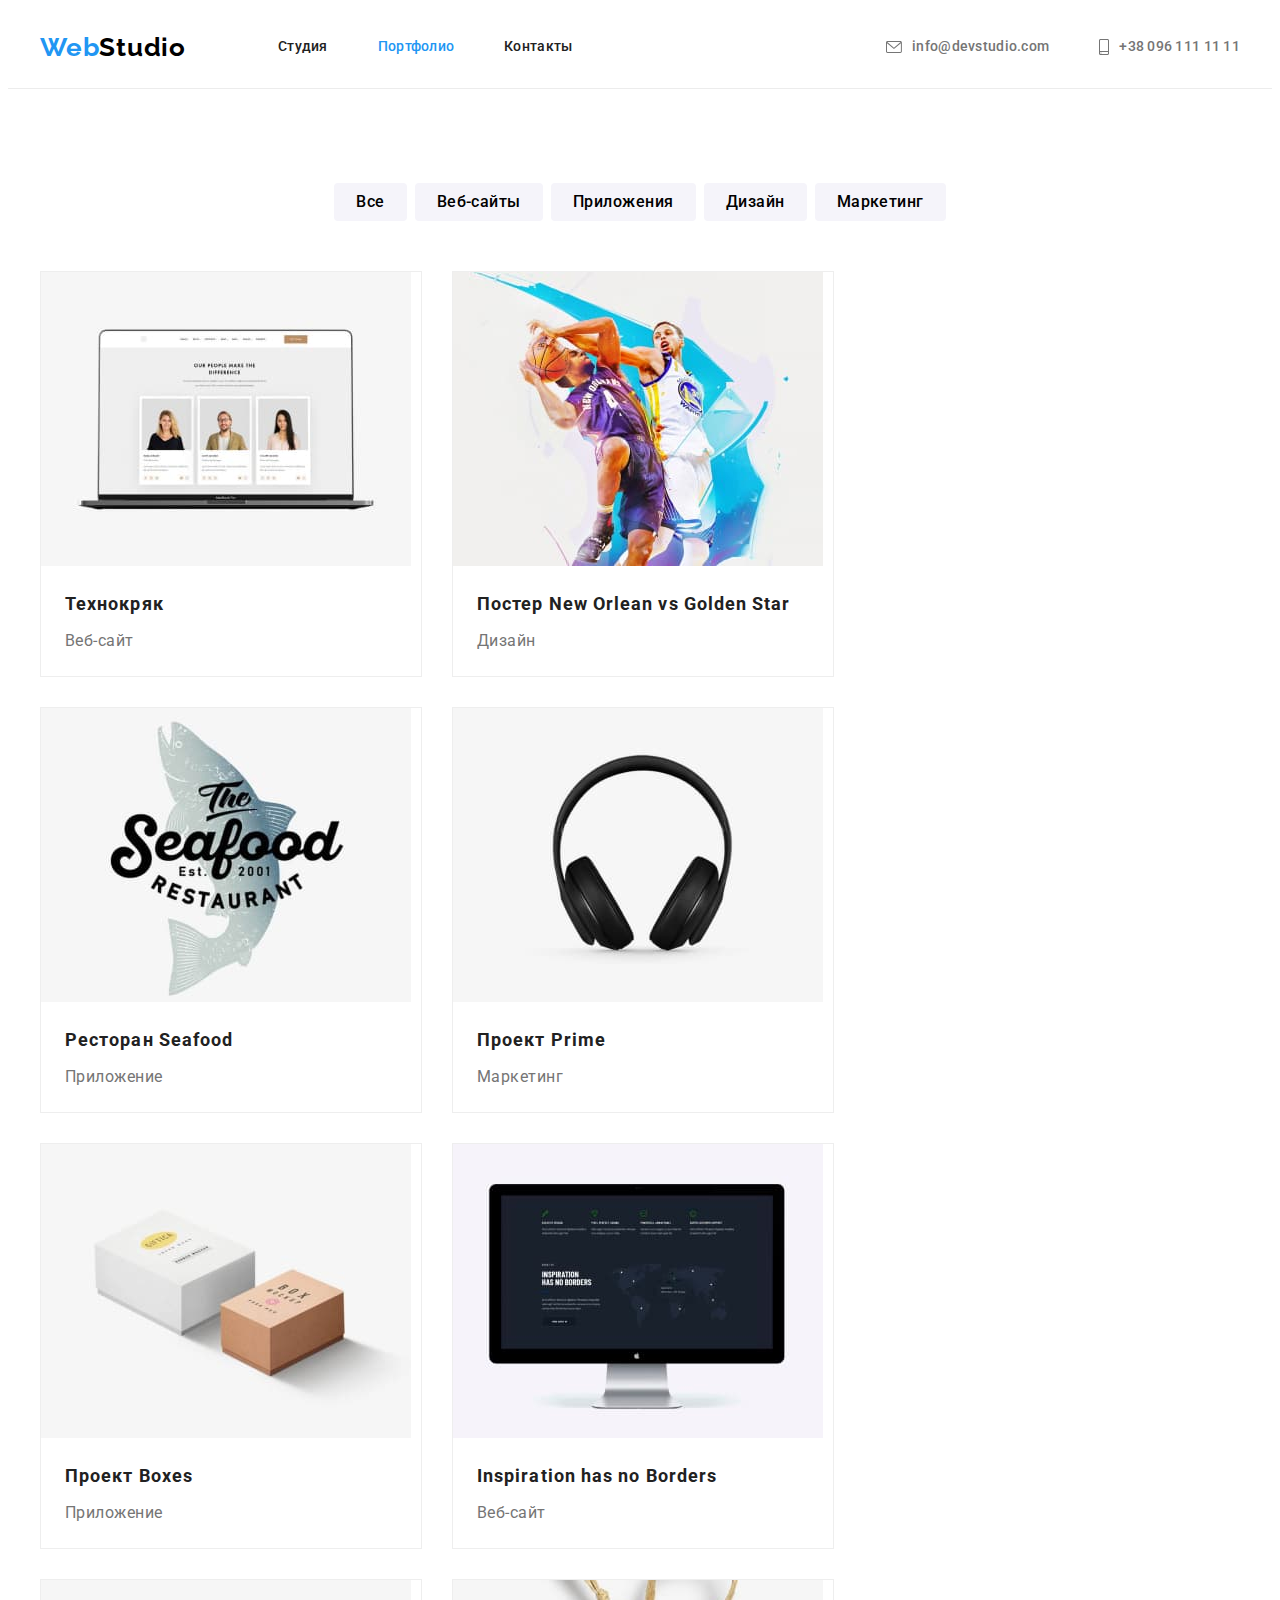
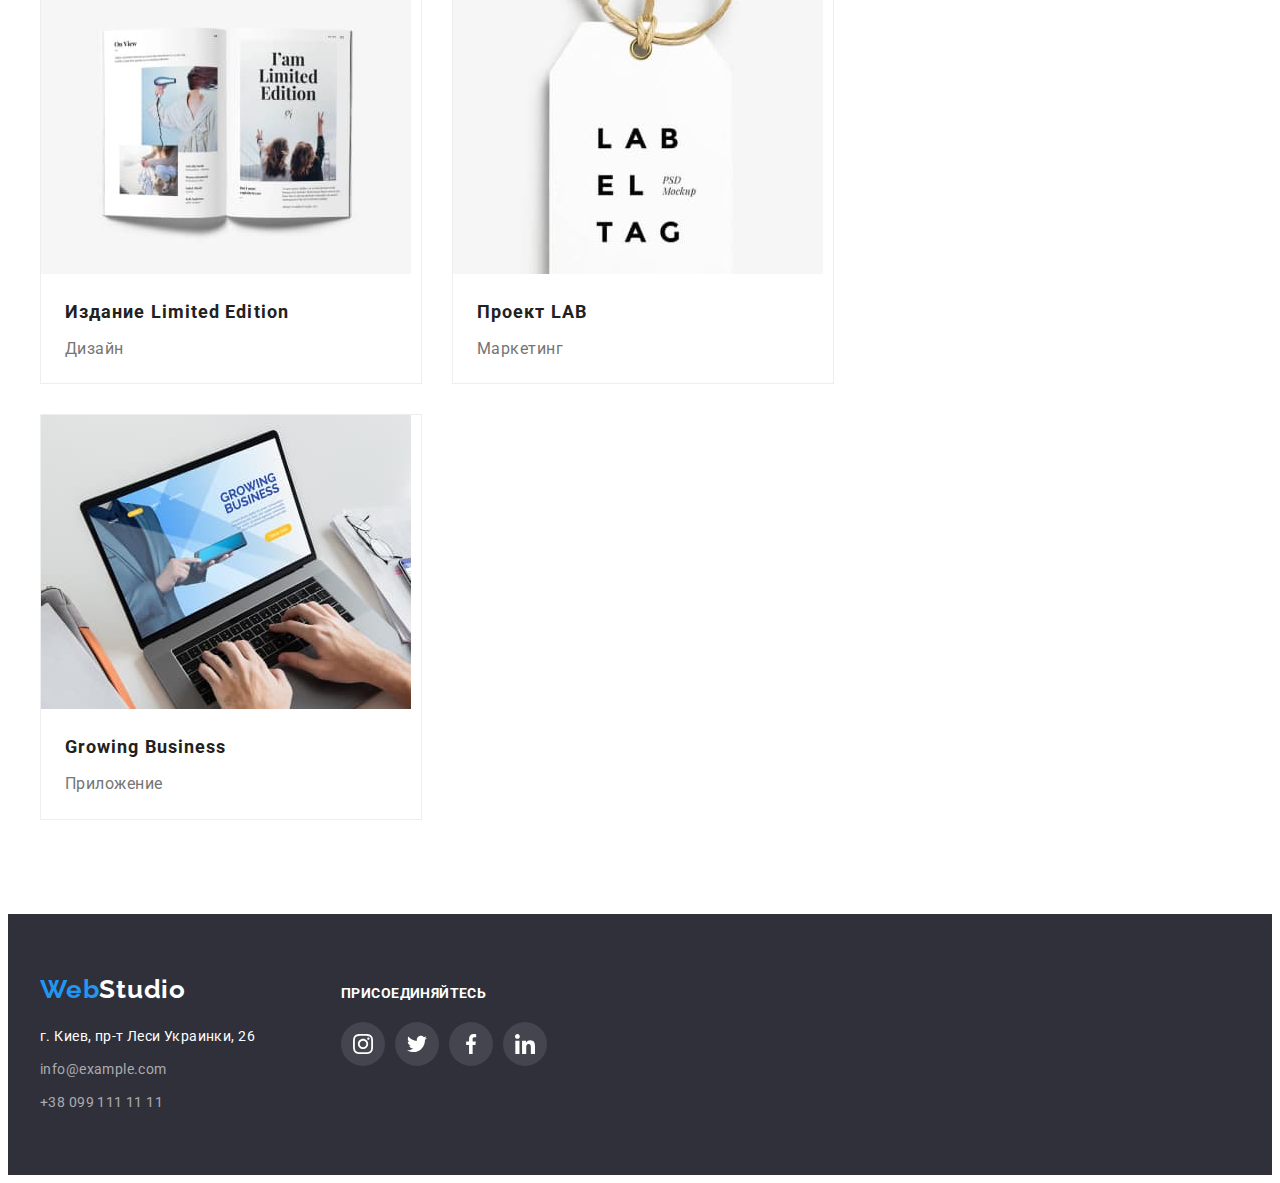
==== portfolio.html @ 9bc9a1a0 "copied from hw04" ====
<!DOCTYPE html>
<html lang="ru">
  <head>
    <meta charset="UTF-8" />
    <meta http-equiv="X-UA-Compatible" content="IE=edge" />
    <meta name="viewport" content="width=device-width, initial-scale=1.0" />
    <title>Портфолио</title>
    <link rel="preconnect" href="https://fonts.googleapis.com" />
    <link rel="preconnect" href="https://fonts.gstatic.com" crossorigin />
    <link
      href="https://fonts.googleapis.com/css2?family=Raleway:wght@700&family=Roboto:wght@400;500;700;900&display=swap"
      rel="stylesheet"
    />
    <link
      rel="stylesheet"
      href="https://cdnjs.cloudflare.com/ajax/libs/modern-normalize/1.1.0/modern-normalize.min.css"
      integrity="sha512-wpPYUAdjBVSE4KJnH1VR1HeZfpl1ub8YT/NKx4PuQ5NmX2tKuGu6U/JRp5y+Y8XG2tV+wKQpNHVUX03MfMFn9Q=="
      crossorigin="anonymous"
      referrerpolicy="no-referrer"
    />
    <link rel="stylesheet" href="./css/styles.css" />
  </head>
  <body>
    <!-- Шапка сайта -->
    <header class="header">
      <div class="container">
        <nav class="header-nav">
          <a class="link header-nav-logo" href="./index.html" lang="en"
            >Web<span class="header-logo-black">Studio</span></a
          >
          <ul class="header-nav-list">
            <li class="header-nav-item">
              <a class="link header-nav-link" href="./index.html">Студия</a>
            </li>
            <li class="header-nav-item">
              <a class="link header-nav-link current" href="./portfolio.html">Портфолио</a>
            </li>
            <li class="header-nav-item"><a class="link header-nav-link" href="">Контакты</a></li>
          </ul>
        </nav>
        <ul class="header-contact-list">
          <li class="header-contact-item">
            <a class="link header-contact-mail" href="mailto:info@devstudio.com"
              ><svg class="mail-icon" width="16" height="12">
                <use href="images/icons.svg#envelope"></use>
              </svg>
              info@devstudio.com
            </a>
          </li>
          <li class="header-contact-item">
            <a class="link header-contact-tel" href="tel:+380961111111">
              <svg class="tel-icon" width="10" height="16">
                <use href="images/icons.svg#smartphone"></use>
              </svg>
              +38 096 111 11 11
            </a>
          </li>
        </ul>
      </div>
    </header>
    <main>
      <!-- Работы -->
      <section class="section">
        <div class="container">
          <h1 class="visually-hidden">Наши работы</h1>
          <ul class="filter">
            <li class="filter-item"><button class="filter-btn" type="button">Все</button></li>
            <li class="filter-item">
              <button class="filter-btn" type="button">Веб-сайты</button>
            </li>
            <li class="filter-item">
              <button class="filter-btn" type="button">Приложения</button>
            </li>
            <li class="filter-item">
              <button class="filter-btn" type="button">Дизайн</button>
            </li>
            <li class="filter-item">
              <button class="filter-btn" type="button">Маркетинг</button>
            </li>
          </ul>
          <ul class="gallery">
            <li class="gallery-item">
              <a class="link gallery-link" href="">
                <img
                  src="./images/our-works-img-1.jpg"
                  alt="На ноутбуке открыт вебсайт"
                  width="370"
                  height="294"
                />
                <div class="gallery-text-container">
                  <h2 class="gallery-title">Технокряк</h2>
                  <p class="gallery-desc">Веб-сайт</p>
                </div>
              </a>
            </li>
            <li class="gallery-item">
              <a class="link gallery-link" href="">
                <img
                  src="./images/our-works-img-2.jpg"
                  alt="Два баскетболиста с мячом"
                  width="370"
                  height="294"
                />
                <div class="gallery-text-container">
                  <h2 class="gallery-title">
                    Постер <span lang="en">New Orlean vs Golden Star</span>
                  </h2>
                  <p class="gallery-desc">Дизайн</p>
                </div>
              </a>
            </li>
            <li class="gallery-item">
              <a class="link gallery-link" href="">
                <img
                  src="./images/our-works-img-3.jpg"
                  alt="Логотип ресторана"
                  width="370"
                  height="294"
                />
                <div class="gallery-text-container">
                  <h2 class="gallery-title">Ресторан <span lang="en">Seafood</span></h2>
                  <p class="gallery-desc">Приложение</p>
                </div>
              </a>
            </li>
            <li class="gallery-item">
              <a class="link gallery-link" href="">
                <img src="./images/our-works-img-4.jpg" alt="Наушники" width="370" height="294" />
                <div class="gallery-text-container">
                  <h2 class="gallery-title">Проект <span lang="en">Prime</span></h2>
                  <p class="gallery-desc">Маркетинг</p>
                </div>
              </a>
            </li>
            <li class="gallery-item">
              <a class="link gallery-link" href="">
                <img
                  src="./images/our-works-img-5.jpg"
                  alt="Две коробки"
                  width="370"
                  height="294"
                />
                <div class="gallery-text-container">
                  <h2 class="gallery-title">Проект <span lang="en">Boxes</span></h2>
                  <p class="gallery-desc">Приложение</p>
                </div>
              </a>
            </li>
            <li class="gallery-item">
              <a class="link gallery-link" href="">
                <img
                  src="./images/our-works-img-6.jpg"
                  alt="На компьютере открыт вебсайт"
                  width="370"
                  height="294"
                />
                <div class="gallery-text-container">
                  <h2 class="gallery-title" lang="en">Inspiration has no Borders</h2>
                  <p class="gallery-desc">Веб-сайт</p>
                </div>
              </a>
            </li>
            <li class="gallery-item">
              <a class="link gallery-link" href="">
                <img
                  src="./images/our-works-img-7.jpg"
                  alt="Открытый журнал"
                  width="370"
                  height="294"
                />
                <div class="gallery-text-container">
                  <h2 class="gallery-title">Издание <span lang="en">Limited Edition</span></h2>
                  <p class="gallery-desc">Дизайн</p>
                </div>
              </a>
            </li>
            <li class="gallery-item">
              <a class="link gallery-link" href="">
                <img
                  src="./images/our-works-img-8.jpg"
                  alt="Бирка с названием"
                  width="370"
                  height="294"
                />
                <div class="gallery-text-container">
                  <h2 class="gallery-title">Проект <span lang="en">LAB</span></h2>
                  <p class="gallery-desc">Маркетинг</p>
                </div>
              </a>
            </li>
            <li class="gallery-item">
              <a class="link gallery-link" href="">
                <img
                  src="./images/our-works-img-9.jpg"
                  alt="Человек печатает на ноутбуке"
                  width="370"
                  height="294"
                />
                <div class="gallery-text-container">
                  <h2 class="gallery-title" lang="en">Growing Business</h2>
                  <p class="gallery-desc">Приложение</p>
                </div>
              </a>
            </li>
          </ul>
        </div>
      </section>
    </main>
    <!-- Подвал сайта -->
    <footer class="footer">
      <div class="container footer-container">
        <div class="container-address">
          <a class="link footer-logo" href="./index.html"
            >Web<span class="footer-logo-white">Studio</span></a
          >
          <address class="footer-address">
            <ul class="footer-address-list">
              <li class="footer-address-item">
                <a
                  class="link footer-address-link"
                  href="https://goo.gl/maps/jaHoriXnF1rFuWEq5"
                  target="_blank"
                  rel="noopener noreferrer"
                >
                  г. Киев, пр-т Леси Украинки, 26
                </a>
              </li>
              <li class="footer-address-item">
                <a class="link footer-address-mail" href="mailto:info@example.com"
                  >info@example.com</a
                >
              </li>
              <li class="footer-address-item">
                <a class="link footer-address-tel" href="tel:+380991111111">+38 099 111 11 11</a>
              </li>
            </ul>
          </address>
        </div>
        <div class="container-social">
          <p class="social-text">присоединяйтесь</p>
          <ul class="social-list">
            <li class="social-item">
              <a class="link social-link" href="">
                <svg class="social-icon" width="20" height="20">
                  <use href="./images/icons.svg#instagram"></use>
                </svg>
              </a>
            </li>
            <li class="social-item">
              <a class="link social-link" href="">
                <svg class="social-icon" width="20" height="20">
                  <use href="./images/icons.svg#twitter"></use>
                </svg>
              </a>
            </li>
            <li class="social-item">
              <a class="link social-link" href="">
                <svg class="social-icon" width="20" height="20">
                  <use href="./images/icons.svg#facebook"></use>
                </svg>
              </a>
            </li>
            <li class="social-item">
              <a class="link social-link" href="">
                <svg class="social-icon" width="20" height="20">
                  <use href="./images/icons.svg#linkedin"></use>
                </svg>
              </a>
            </li>
          </ul>
        </div>
      </div>
    </footer>
  </body>
</html>
---- css/styles.css ----
/* Глобальные свойства */

/* * {
  outline: 1px solid tomato;
} */

:root {
  --logo-color: #2196f3;
  --primary-white-color: #ffffff;
  --primary-title-color: #ffffff;
  --secondary-title-color: #212121;
  --primary-text-color: #212121;
  --secondary-text-color: #757575;
  --primary-background-color: #2f303a;
  --secondary-background-color: #f5f4fa;
  --accent-color: #2196f3;
  --gallery-item-margin: 30px;
}

body {
  color: var(--primary-text-color);

  font-family: Roboto, sans-serif;
}

h1,
h2,
h3,
h4,
h5,
h6,
p {
  margin: 0;
}

ul {
  list-style: none;
  margin: 0;
  padding: 0;
}

button {
  border: none;
  cursor: pointer;
}

img {
  display: block;
  max-width: 100%;
  height: auto;
}

.link {
  text-decoration: none;
}

.visually-hidden {
  position: absolute;
  width: 1px;
  height: 1px;
  margin: -1px;
  border: 0;
  padding: 0;

  white-space: nowrap;
  clip-path: inset(100%);
  clip: rect(0 0 0 0);
  overflow: hidden;
}

.section {
  padding-top: 94px;
  padding-bottom: 94px;

  background-color: var(--primary-white-color);
}

.container {
  width: 1200px;
  margin-right: auto;
  margin-left: auto;
  padding-right: 15px;
  padding-left: 15px;
}

/* Шапка сайта */
.header {
  border-bottom: 1px solid #ececec;
  background-color: var(--primary-white-color);
}

.header {
  padding-top: 24px;
  padding-bottom: 25px;
}

.header > .container {
  display: flex;
}

.header-nav {
  display: flex;
}

.header-nav-list {
  display: flex;
  align-items: center;
}

.header-nav-item:not(:last-child) {
  margin-right: 50px;
}

.header-contact-list {
  display: flex;
  align-items: center;
  margin-left: auto;
}

.header-contact-item {
  display: inline-flex;
}

.header-contact-item:not(:last-child) {
  margin-right: 50px;
}

.header-nav-logo {
  max-width: 145px;
  margin-right: 93px;

  color: var(--logo-color);

  font-family: Raleway, sans-serif;
  font-weight: 700;
  font-size: 26px;
  line-height: 1.19;
  letter-spacing: 0.03em;
}

.header-logo-black {
  color: #000000;
}

.header-nav-link {
  display: block;
  color: var(--primary-text-color);

  font-weight: 500;
  font-size: 14px;
  line-height: 1.14;
  letter-spacing: 0.02em;
}

.header-contact-mail,
.header-contact-tel {
  display: flex;
  justify-content: center;
  align-items: center;

  color: var(--secondary-text-color);

  font-weight: 500;
  font-size: 14px;
  line-height: 1.14;
  letter-spacing: 0.02em;
}

.header-nav-list .link:hover,
.header-nav-list .link:focus,
.header-contact-list .link:hover,
.header-contact-list .link:focus {
  color: var(--accent-color);
}

.mail-icon,
.tel-icon {
  margin-right: 10px;
  fill: currentColor;
}

/* Обычно так не делается, обещали позже научить */
.current {
  color: var(--accent-color);
}

/* Герой */
.hero {
  padding-top: 200px;
  padding-bottom: 200px;

  background-color: var(--primary-background-color);

  text-align: center;
}

.hero.overlay {
  max-width: 1600px;
  height: 600px;
  margin-right: auto;
  margin-left: auto;
  background-color: var(--primary-background-color);
  background-image: linear-gradient(rgba(47, 48, 58, 0.4), rgba(47, 48, 58, 0.4) 100%),
    url(../images/hero-backgorund.jpg);
  background-repeat: no-repeat;
  background-size: cover;
  background-position: center;
}

.hero-title {
  max-width: 696px;
  margin-left: auto;
  margin-right: auto;
  margin-bottom: 30px;

  color: var(--primary-title-color);

  font-weight: 900;
  font-size: 44px;
  line-height: 1.36;
  letter-spacing: 0.06em;
  text-transform: uppercase;
}

.hero-btn {
  display: inline-block;
  padding: 10px 32px;
  border-radius: 4px;

  color: var(--primary-white-color);
  background: var(--accent-color);

  font-family: inherit;
  font-size: 16px;
  font-weight: 700;
  line-height: 1.87;
  letter-spacing: 0.06em;
}

.hero-btn:hover,
.hero-btn:focus {
  background-color: #188ce8;
}

/* Преимущества */
.benefits-list {
  display: flex;
}

.benefits-item {
  width: 270px;
}

.benefits-item:not(:last-child) {
  margin-right: 30px;
}

.icon-container {
  display: flex;
  justify-content: center;
  align-items: center;
  width: 270px;
  height: 120px;
  border-radius: 4px;
  margin-bottom: 30px;

  background-color: var(--secondary-background-color);
}

.benefits-subtitle {
  margin-bottom: 10px;

  font-size: 14px;
  line-height: 1.14;
  letter-spacing: 0.03em;
  text-transform: uppercase;
}

.benefits-desc {
  color: var(--secondary-text-color);

  font-size: 14px;
  line-height: 1.71;
  letter-spacing: 0.03em;
}

/* Рабочие процессы */

.process {
  padding-top: 0;
}

.process-title {
  margin-bottom: 50px;

  font-size: 36px;
  line-height: 1.16;
  text-align: center;
  letter-spacing: 0.03em;
}

.process-item:not(:nth-child(3n)) {
  margin-right: 30px;
}

.process-list {
  display: flex;
}

/* Команда */
.team {
  background-color: var(--secondary-background-color);
}

.team-list {
  display: flex;
}

.team-title {
  margin-bottom: 50px;

  font-size: 36px;
  line-height: 1.16;
  text-align: center;
  letter-spacing: 0.03em;
}

.team-item {
  background-color: var(--primary-white-color);
  box-shadow: 0px 1px 3px rgba(0, 0, 0, 0.12), 0px 1px 1px rgba(0, 0, 0, 0.14),
    0px 2px 1px rgba(0, 0, 0, 0.2);
  border-radius: 0px 0px 4px 4px;
}

.team-item:not(:nth-child(4n)) {
  margin-right: 30px;
}

.team-text-container {
  padding-top: 30px;
  padding-bottom: 30px;
}

.team-name {
  margin-bottom: 10px;

  font-weight: 500;
  font-size: 16px;
  line-height: 1.19;
  text-align: center;
  letter-spacing: 0.03em;
}

.team-position {
  margin-bottom: 16px;

  color: var(--secondary-text-color);

  line-height: 19px;
  text-align: center;
  letter-spacing: 0.03em;
}

.social-team-list {
  display: flex;
  justify-content: center;
}

.social-team-item:not(:last-child) {
  margin-right: 10px;
}

.social-team-link {
  display: flex;
  justify-content: center;
  align-items: center;
  width: 44px;
  height: 44px;
  background-color: #ffffff;
  border-radius: 50%;
  color: #afb1b8;
}

.social-team-icon {
  fill: currentColor;
}

.social-team-link:hover,
.social-team-link:focus {
  background-color: var(--accent-color);
  color: var(--primary-white-color);
}

/* Клиенты */

.clients-title {
  margin-bottom: 50px;

  font-size: 36px;
  line-height: 1.17;
  text-align: center;
  letter-spacing: 0.03em;
}

.clients-list {
  display: flex;
}

.clients-item {
  display: flex;
  justify-content: center;
  align-items: center;
  flex-basis: calc((100% - 150px) / 6);
  width: 170px;
  height: 92px;
}

.clients-item:not(:last-child) {
  margin-right: var(--gallery-item-margin);
}

.clients-link {
  width: 170px;
  height: 92px;
  display: flex;
  justify-content: center;
  align-items: center;
  border: 1px solid #afb1b8;
  border-radius: 4px;
  color: #afb1b8;
}

.clients-icon {
  fill: currentColor;
}

.clients-link:hover,
.clients-link:focus {
  color: var(--accent-color);
  border: 1px solid var(--accent-color);
}

/* Портфолио - Работы */

.works {
  background-color: var(--primary-white-color);
}

.filter-btn {
  padding: 6px 22px;
  border-radius: 4px;

  background-color: var(--secondary-background-color);

  font-family: inherit;
  font-weight: 500;
  font-size: 16px;
  line-height: 1.62;
  text-align: center;
  letter-spacing: 0.03em;
}

.filter-btn:active,
.filter-btn:hover,
.filter-btn:focus {
  color: var(--primary-white-color);
  background: var(--accent-color);
  box-shadow: 0px 3px 1px rgba(0, 0, 0, 0.1), 0px 1px 2px rgba(0, 0, 0, 0.08),
    0px 2px 2px rgba(0, 0, 0, 0.12);
}

.filter {
  display: flex;
  justify-content: center;
  margin-bottom: 50px;
}

.filter-item:not(:last-child) {
  margin-right: 8px;
}

.gallery-title {
  margin-bottom: 4px;

  color: var(--primary-text-color);

  font-size: 18px;
  line-height: 2;
  letter-spacing: 0.06em;
}

.gallery-desc {
  color: var(--secondary-text-color);

  line-height: 1.87;
  letter-spacing: 0.03em;
}

.gallery {
  display: flex;
  flex-wrap: wrap;
  margin-bottom: calc(-1 * var(--gallery-item-margin));
  margin-right: calc(-1 * var(--gallery-item-margin));
}

.gallery-item {
  flex-basis: calc(100% / 3 - var(--gallery-item-margin));
  margin-bottom: var(--gallery-item-margin);
  margin-right: var(--gallery-item-margin);
  border-top: 1px solid #eeeeee;
  border-right: 1px solid #eeeeee;
  border-bottom: 1px solid #eeeeee;
  border-left: 1px solid #eeeeee;
}

.gallery-link {
  display: block;
}

.gallery-link:active,
.gallery-link:hover,
.gallery-link:focus {
  box-shadow: 0px 1px 1px rgba(0, 0, 0, 0.12), 0px 4px 4px rgba(0, 0, 0, 0.06),
    1px 4px 6px rgba(0, 0, 0, 0.16);
}

.gallery-text-container {
  padding-top: 20px;
  padding-right: 24px;
  padding-bottom: 20px;
  padding-left: 24px;
}

/* Подвал сайта */
.footer {
  padding-top: 60px;
  padding-bottom: 60px;

  background-color: var(--primary-background-color);
}

.footer-container {
  display: flex;
  align-items: baseline;
}

.container-address .link {
  display: block;
}

.footer-logo {
  margin-bottom: 20px;

  color: var(--logo-color);

  font-family: Raleway, sans-serif;
  font-weight: 700;
  font-size: 26px;
  line-height: 1.19;
  letter-spacing: 0.03em;
}

.footer-logo-white {
  color: var(--primary-white-color);
}

.footer-address {
  width: 231px;
}

.footer-address-item:not(:last-child) {
  margin-bottom: 9px;
}

.footer-address-link {
  color: var(--primary-white-color);

  font-style: normal;
  font-size: 14px;
  line-height: 1.71;
  letter-spacing: 0.03em;
}

.footer-address-mail,
.footer-address-tel {
  color: rgba(255, 255, 255, 0.6);

  font-style: normal;
  font-size: 14px;
  line-height: 1.71;
  letter-spacing: 0.03em;
}

.footer-address .link:hover,
.footer-address .link:focus {
  color: var(--accent-color);
}

.container-address {
  margin-right: 70px;
}

.social-text {
  margin-bottom: 20px;

  color: var(--primary-white-color);

  font-weight: bold;
  font-size: 14px;
  line-height: 1.14;
  letter-spacing: 0.03em;
  text-transform: uppercase;
}

.social-list {
  display: flex;
}

.social-item:not(:last-child) {
  margin-right: 10px;
}

.social-link {
  display: flex;
  justify-content: center;
  align-items: center;
  width: 44px;
  height: 44px;
  background-color: #44454e;
  border-radius: 50%;
  color: var(--primary-white-color);
}

.social-icon {
  fill: currentColor;
}

.social-link:hover,
.social-link:focus {
  background-color: var(--accent-color);
}
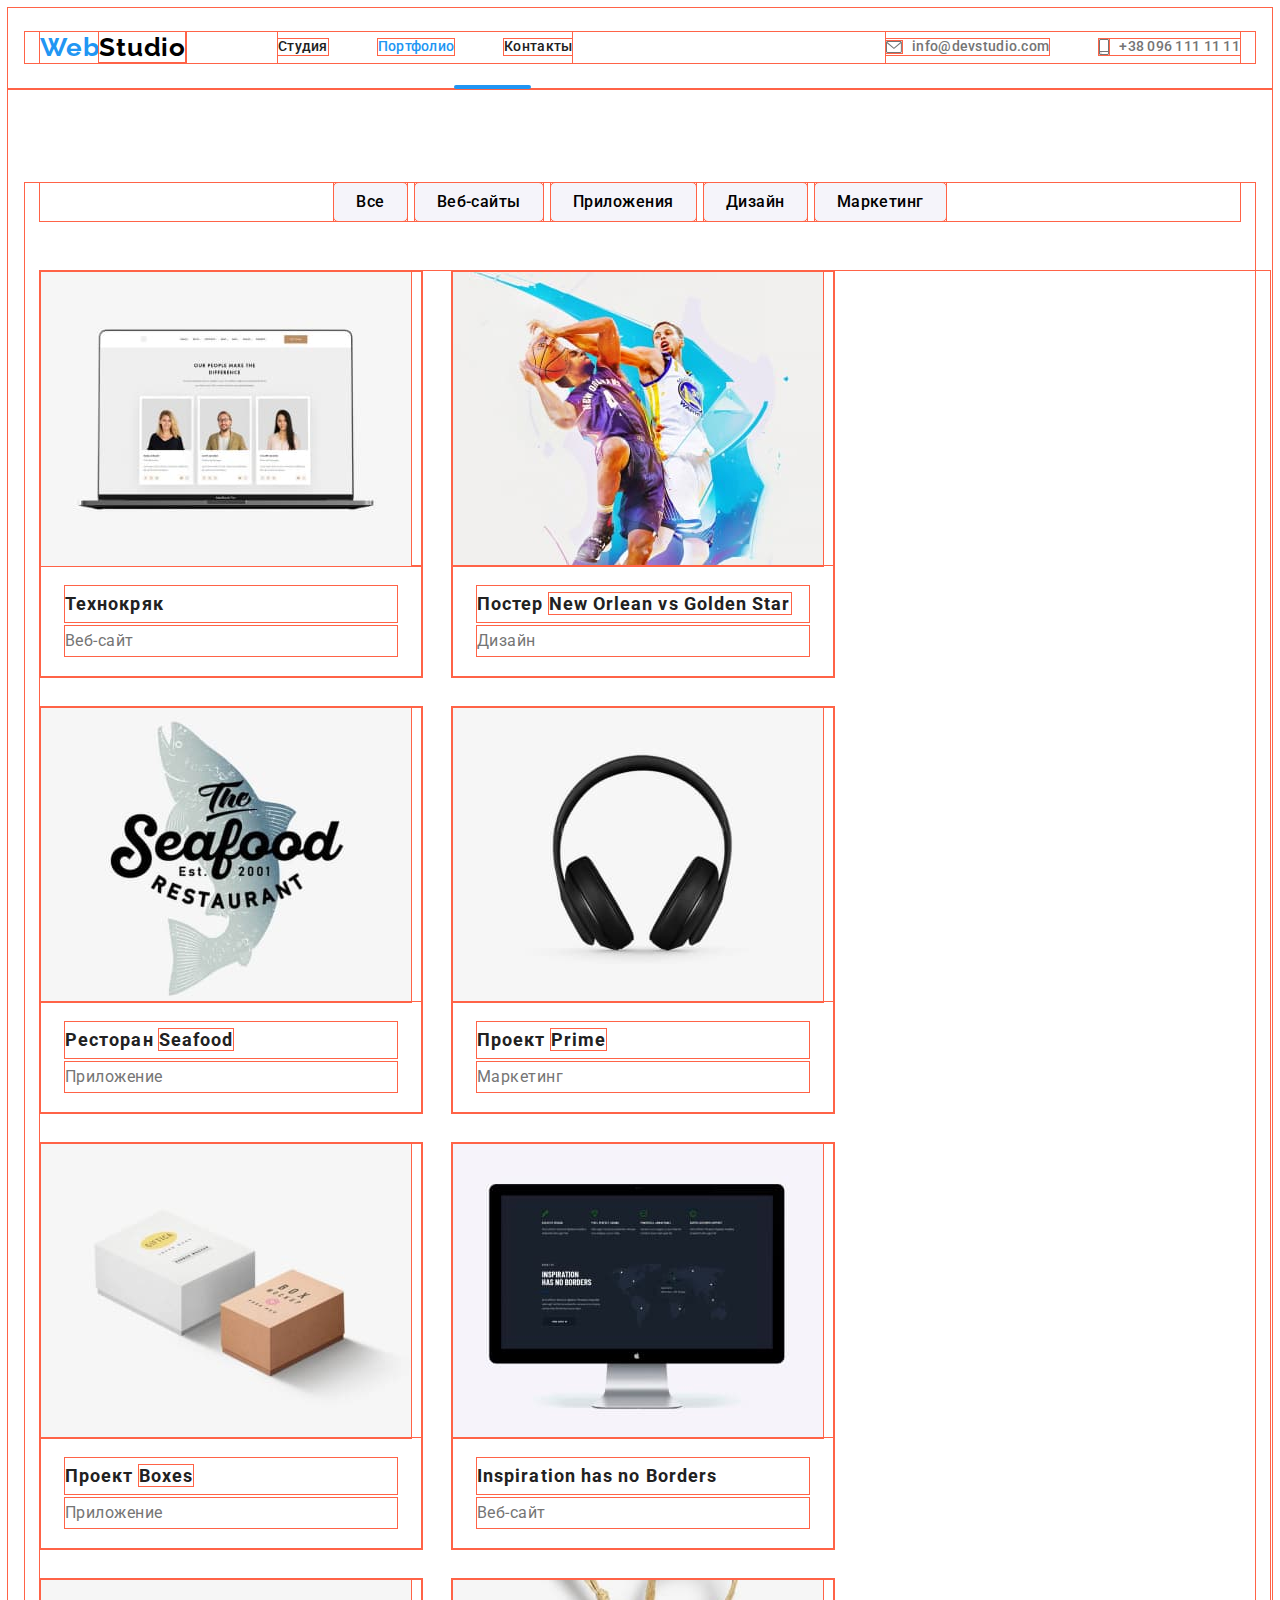
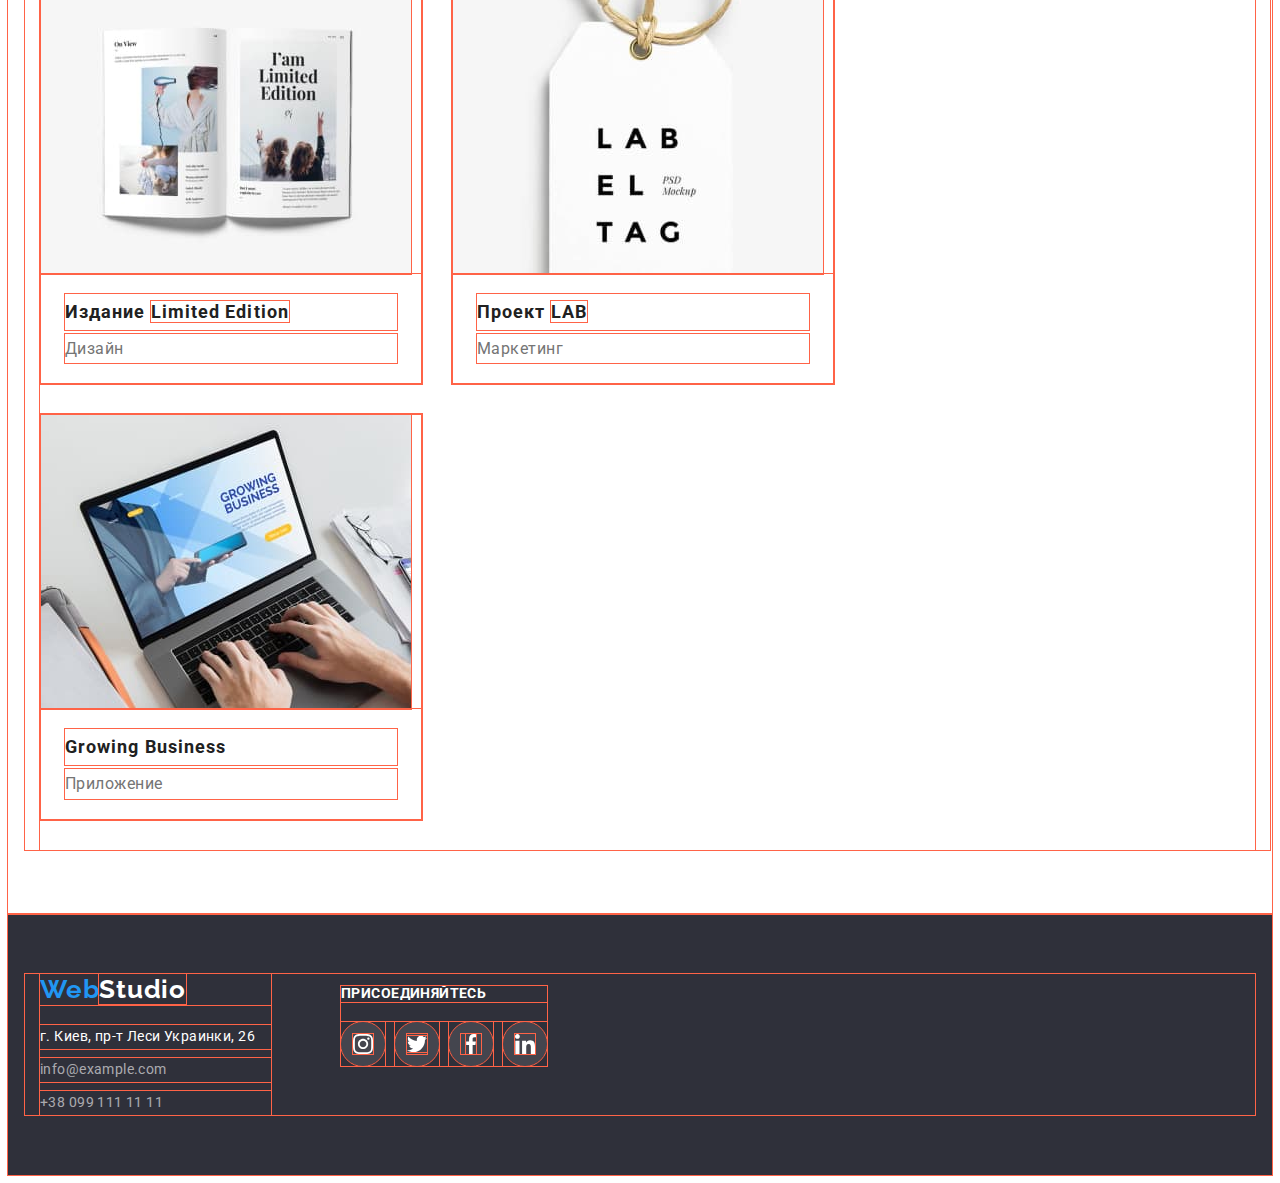
==== commit 85971acd: "added first part of hw" ====
--- a/portfolio.html
+++ b/portfolio.html
@@ -81,12 +81,20 @@
           <ul class="gallery">
             <li class="gallery-item">
               <a class="link gallery-link" href="">
-                <img
-                  src="./images/our-works-img-1.jpg"
-                  alt="На ноутбуке открыт вебсайт"
-                  width="370"
-                  height="294"
-                />
+                <div class="gallery-img-thumb">
+                  <img
+                    src="./images/our-works-img-1.jpg"
+                    alt="На ноутбуке открыт вебсайт"
+                    width="370"
+                    height="294"
+                  />
+                  <p class="gallery-desc-overlay">
+                    Технокряк это современная площадка распространения коронавируса. Компании
+                    используют эту платформу для цифрового шпионажа и атак на защищённые сервера
+                    конкурентов.
+                  </p>
+                </div>
+
                 <div class="gallery-text-container">
                   <h2 class="gallery-title">Технокряк</h2>
                   <p class="gallery-desc">Веб-сайт</p>
--- a/css/styles.css
+++ b/css/styles.css
@@ -1,8 +1,8 @@
 /* Глобальные свойства */
 
-/* * {
+* {
   outline: 1px solid tomato;
-} */
+}
 
 :root {
   --logo-color: #2196f3;
@@ -181,7 +181,19 @@
 
 /* Обычно так не делается, обещали позже научить */
 .current {
+  position: relative;
   color: var(--accent-color);
+}
+
+.current::after {
+  content: '';
+  position: absolute;
+  bottom: -33.5px;
+  width: 100%;
+  height: 4px;
+  background-color: var(--accent-color);
+  border-radius: 2px;
+  pointer-events: none;
 }
 
 /* Герой */
@@ -290,6 +302,10 @@
   padding-top: 0;
 }
 
+.process-list {
+  display: flex;
+}
+
 .process-title {
   margin-bottom: 50px;
 
@@ -299,12 +315,30 @@
   letter-spacing: 0.03em;
 }
 
+.process-item {
+  position: relative;
+}
+
+.process-item-title {
+  position: absolute;
+  bottom: 0;
+
+  width: 100%;
+  padding-top: 27px;
+  padding-bottom: 27px;
+
+  font-size: 14px;
+  line-height: 1.14;
+  letter-spacing: 0.03em;
+  text-transform: uppercase;
+  text-align: center;
+
+  background: rgba(47, 48, 58, 0.8);
+  color: var(--primary-white-color);
+}
+
 .process-item:not(:nth-child(3n)) {
   margin-right: 30px;
-}
-
-.process-list {
-  display: flex;
 }
 
 /* Команда */
@@ -531,6 +565,44 @@
   padding-left: 24px;
 }
 
+.gallery-img-thumb {
+  position: relative;
+}
+
+.gallery-desc-overlay {
+  position: absolute;
+  top: 50%;
+  left: 50%;
+  transform: translate(-50%, -50%);
+
+  width: 322px;
+  height: auto;
+
+  font-size: 18px;
+  line-height: 1.56;
+  letter-spacing: 0.03em;
+
+  color: var(--primary-white-color);
+  opacity: 0;
+}
+
+.gallery-link:hover .gallery-img-thumb::before,
+.gallery-link:focus .gallery-img-thumb::before {
+  content: '';
+  position: absolute;
+  top: 0;
+  left: 0;
+  width: 100%;
+  height: 100%;
+
+  background-color: rgba(33, 150, 243, 0.9);
+}
+
+.gallery-link:hover .gallery-desc-overlay,
+.gallery-link:focus .gallery-desc-overlay {
+  opacity: 1;
+}
+
 /* Подвал сайта */
 .footer {
   padding-top: 60px;
@@ -639,3 +711,52 @@
 .social-link:focus {
   background-color: var(--accent-color);
 }
+
+/* Модальное окно */
+
+.backdrop {
+  position: fixed;
+  top: 0;
+  left: 0;
+
+  width: 100%;
+  height: 100%;
+
+  background: rgba(0, 0, 0, 0.2);
+}
+
+.backdrop.is-hidden {
+  opacity: 0;
+  pointer-events: none;
+}
+
+.modal {
+  position: absolute;
+  top: 50%;
+  left: 50%;
+  transform: translate(-50%, -50%);
+
+  min-width: 528px;
+  min-height: 581px;
+
+  background: var(--primary-title-color);
+  box-shadow: 0px 1px 3px rgba(0, 0, 0, 0.12), 0px 1px 1px rgba(0, 0, 0, 0.14),
+    0px 2px 1px rgba(0, 0, 0, 0.2);
+  border-radius: 4px;
+}
+
+.close-button {
+  position: absolute;
+  top: 8px;
+  right: 8px;
+
+  display: flex;
+  justify-content: center;
+  align-items: center;
+  width: 30px;
+  height: 30px;
+
+  background: var(--primary-white-color);
+  border: 1px solid rgba(0, 0, 0, 0.1);
+  border-radius: 50%;
+}
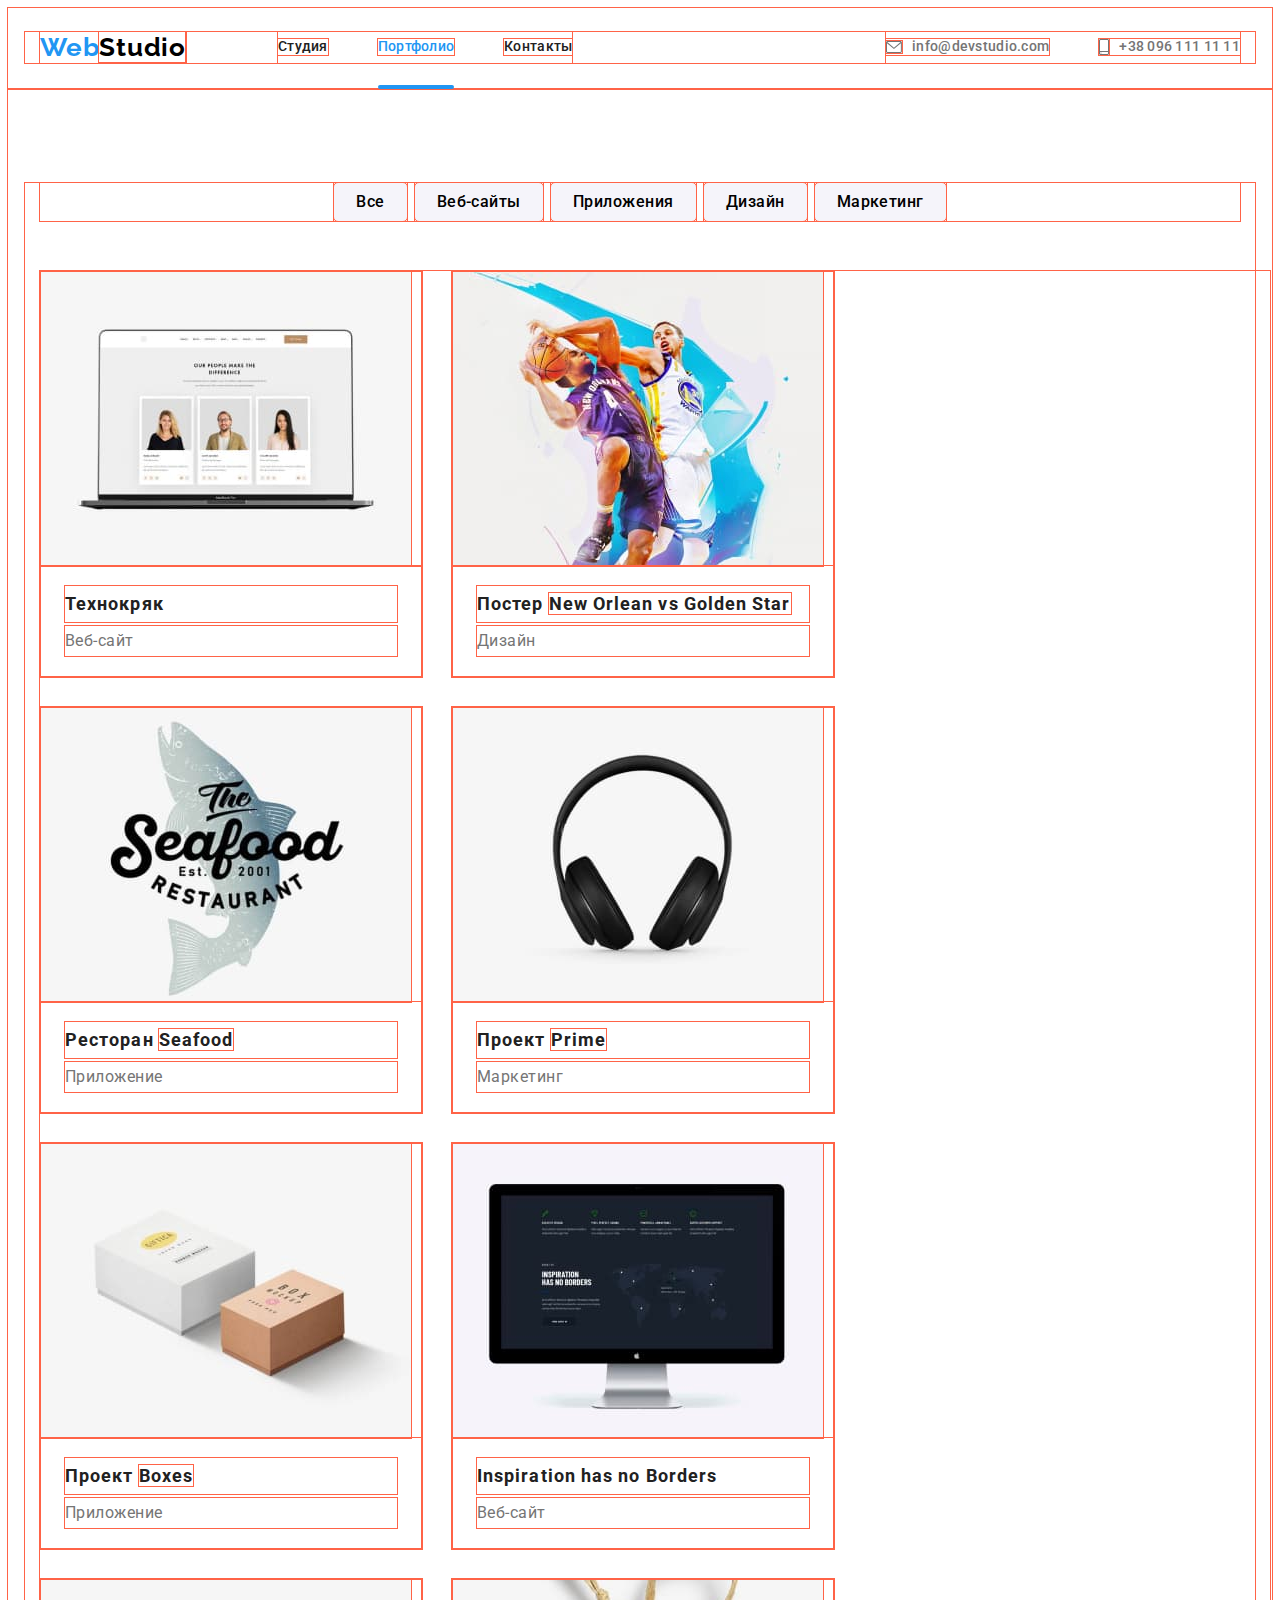
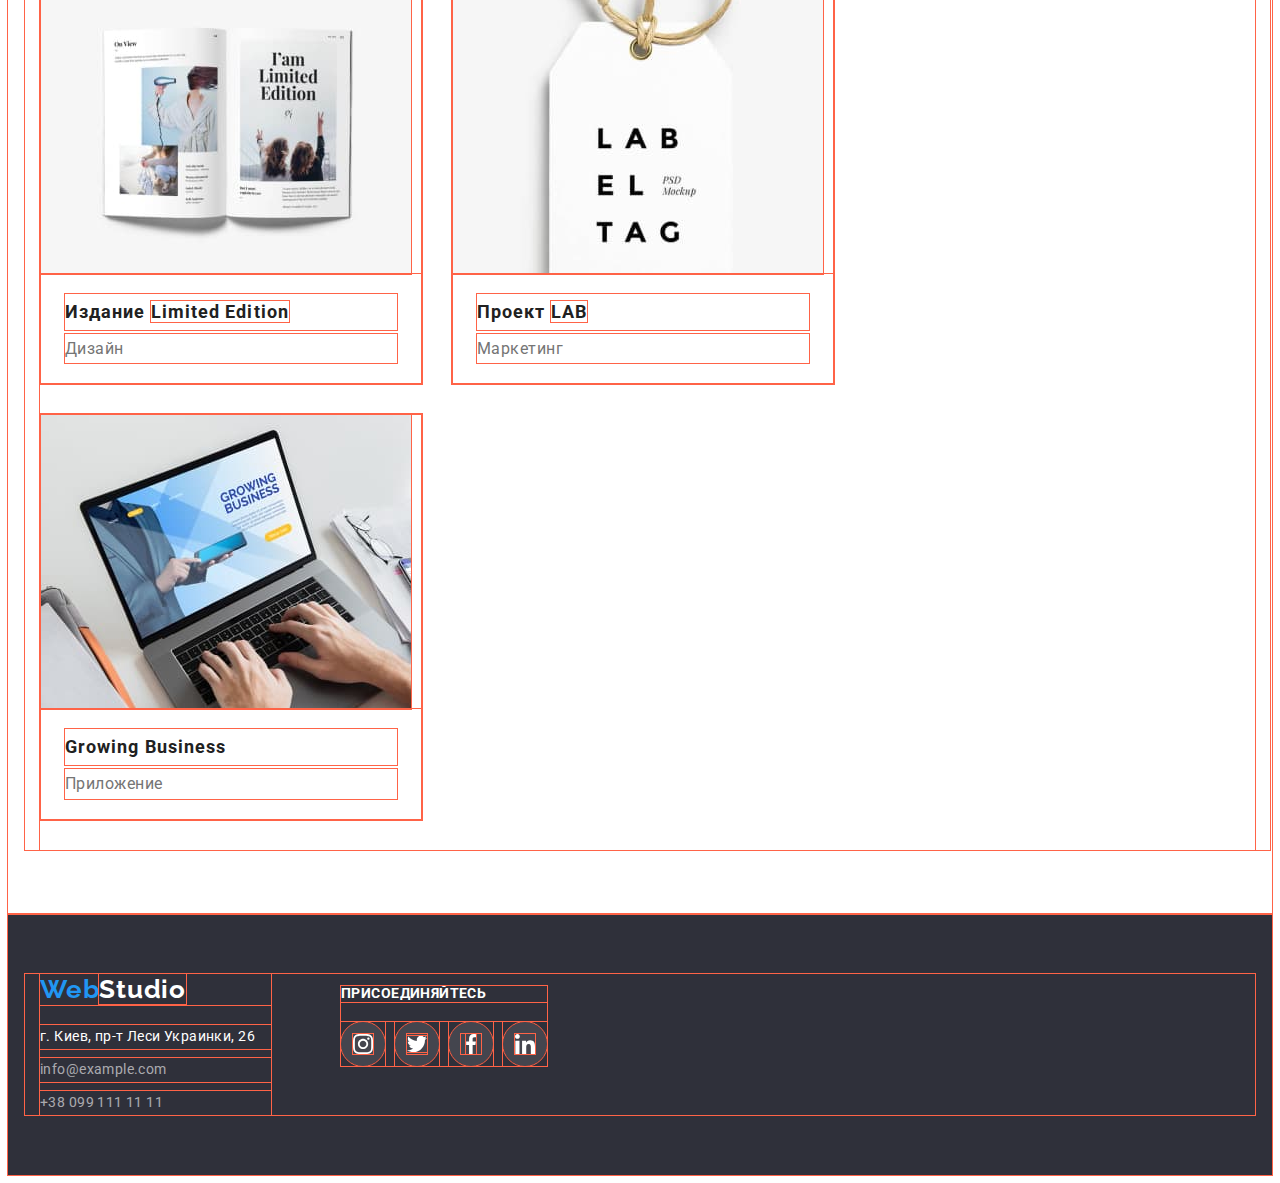
==== commit 7da9651f: "updated css and portfolio.html" ====
--- a/portfolio.html
+++ b/portfolio.html
@@ -88,11 +88,13 @@
                     width="370"
                     height="294"
                   />
-                  <p class="gallery-desc-overlay">
-                    Технокряк это современная площадка распространения коронавируса. Компании
-                    используют эту платформу для цифрового шпионажа и атак на защищённые сервера
-                    конкурентов.
-                  </p>
+                  <div class="desc-is-hidden">
+                    <p class="gallery-desc-overlay">
+                      Технокряк это современная площадка распространения коронавируса. Компании
+                      используют эту платформу для цифрового шпионажа и атак на защищённые сервера
+                      конкурентов.
+                    </p>
+                  </div>
                 </div>
 
                 <div class="gallery-text-container">
--- a/css/styles.css
+++ b/css/styles.css
@@ -166,6 +166,11 @@
   letter-spacing: 0.02em;
 }
 
+.header-nav-list .link,
+.header-contact-list .link {
+  transition: color 2500ms cubic-bezier(0.4, 0, 0.2, 1);
+}
+
 .header-nav-list .link:hover,
 .header-nav-list .link:focus,
 .header-contact-list .link:hover,
@@ -189,6 +194,7 @@
   content: '';
   position: absolute;
   bottom: -33.5px;
+  left: 0;
   width: 100%;
   height: 4px;
   background-color: var(--accent-color);
@@ -247,6 +253,8 @@
   font-weight: 700;
   line-height: 1.87;
   letter-spacing: 0.06em;
+
+  transition: background-color 250ms cubic-bezier(0.4, 0, 0.2, 1);
 }
 
 .hero-btn:hover,
@@ -413,6 +421,9 @@
   background-color: #ffffff;
   border-radius: 50%;
   color: #afb1b8;
+
+  transition: background-color 250ms cubic-bezier(0.4, 0, 0.2, 1),
+    color 250ms cubic-bezier(0.4, 0, 0.2, 1);
 }
 
 .social-team-icon {
@@ -462,6 +473,8 @@
   border: 1px solid #afb1b8;
   border-radius: 4px;
   color: #afb1b8;
+
+  transition: color 250ms cubic-bezier(0.4, 0, 0.2, 1), border 250ms cubic-bezier(0.4, 0, 0.2, 1);
 }
 
 .clients-icon {
@@ -492,13 +505,16 @@
   line-height: 1.62;
   text-align: center;
   letter-spacing: 0.03em;
+
+  transition: background-color 250ms cubic-bezier(0.4, 0, 0.2, 1),
+    color 250ms cubic-bezier(0.4, 0, 0.2, 1), box-shadow 250ms cubic-bezier(0.4, 0, 0.2, 1);
 }
 
 .filter-btn:active,
 .filter-btn:hover,
 .filter-btn:focus {
   color: var(--primary-white-color);
-  background: var(--accent-color);
+  background-color: var(--accent-color);
   box-shadow: 0px 3px 1px rgba(0, 0, 0, 0.1), 0px 1px 2px rgba(0, 0, 0, 0.08),
     0px 2px 2px rgba(0, 0, 0, 0.12);
 }
@@ -549,6 +565,8 @@
 
 .gallery-link {
   display: block;
+
+  transition: box-shadow 250ms cubic-bezier(0.4, 0, 0.2, 1);
 }
 
 .gallery-link:active,
@@ -567,6 +585,20 @@
 
 .gallery-img-thumb {
   position: relative;
+  overflow: hidden;
+}
+
+.desc-is-hidden {
+  position: absolute;
+  bottom: 0;
+  right: 0;
+  width: 100%;
+  height: 100%;
+
+  transform: translateY(100%);
+  transition: transform 250ms linear;
+
+  background-color: rgba(33, 150, 243, 0.9);
 }
 
 .gallery-desc-overlay {
@@ -575,6 +607,7 @@
   left: 50%;
   transform: translate(-50%, -50%);
 
+  display: inline-block;
   width: 322px;
   height: auto;
 
@@ -583,24 +616,11 @@
   letter-spacing: 0.03em;
 
   color: var(--primary-white-color);
-  opacity: 0;
-}
-
-.gallery-link:hover .gallery-img-thumb::before,
-.gallery-link:focus .gallery-img-thumb::before {
-  content: '';
-  position: absolute;
-  top: 0;
-  left: 0;
-  width: 100%;
-  height: 100%;
-
-  background-color: rgba(33, 150, 243, 0.9);
-}
-
-.gallery-link:hover .gallery-desc-overlay,
-.gallery-link:focus .gallery-desc-overlay {
-  opacity: 1;
+}
+
+.gallery-link:hover .desc-is-hidden,
+.gallery-link:focus .desc-is-hidden {
+  transform: translateY(0%);
 }
 
 /* Подвал сайта */
@@ -661,6 +681,10 @@
   font-size: 14px;
   line-height: 1.71;
   letter-spacing: 0.03em;
+}
+
+.footer-address .link {
+  transition: color 250ms cubic-bezier(0.4, 0, 0.2, 1);
 }
 
 .footer-address .link:hover,
@@ -701,6 +725,8 @@
   background-color: #44454e;
   border-radius: 50%;
   color: var(--primary-white-color);
+
+  transition: background-color 250ms cubic-bezier(0.4, 0, 0.2, 1);
 }
 
 .social-icon {
@@ -750,9 +776,6 @@
   top: 8px;
   right: 8px;
 
-  display: flex;
-  justify-content: center;
-  align-items: center;
   width: 30px;
   height: 30px;
 
@@ -760,3 +783,10 @@
   border: 1px solid rgba(0, 0, 0, 0.1);
   border-radius: 50%;
 }
+
+.close-icon {
+  position: absolute;
+  top: 50%;
+  left: 50%;
+  transform: translate(-50%, -50%);
+}
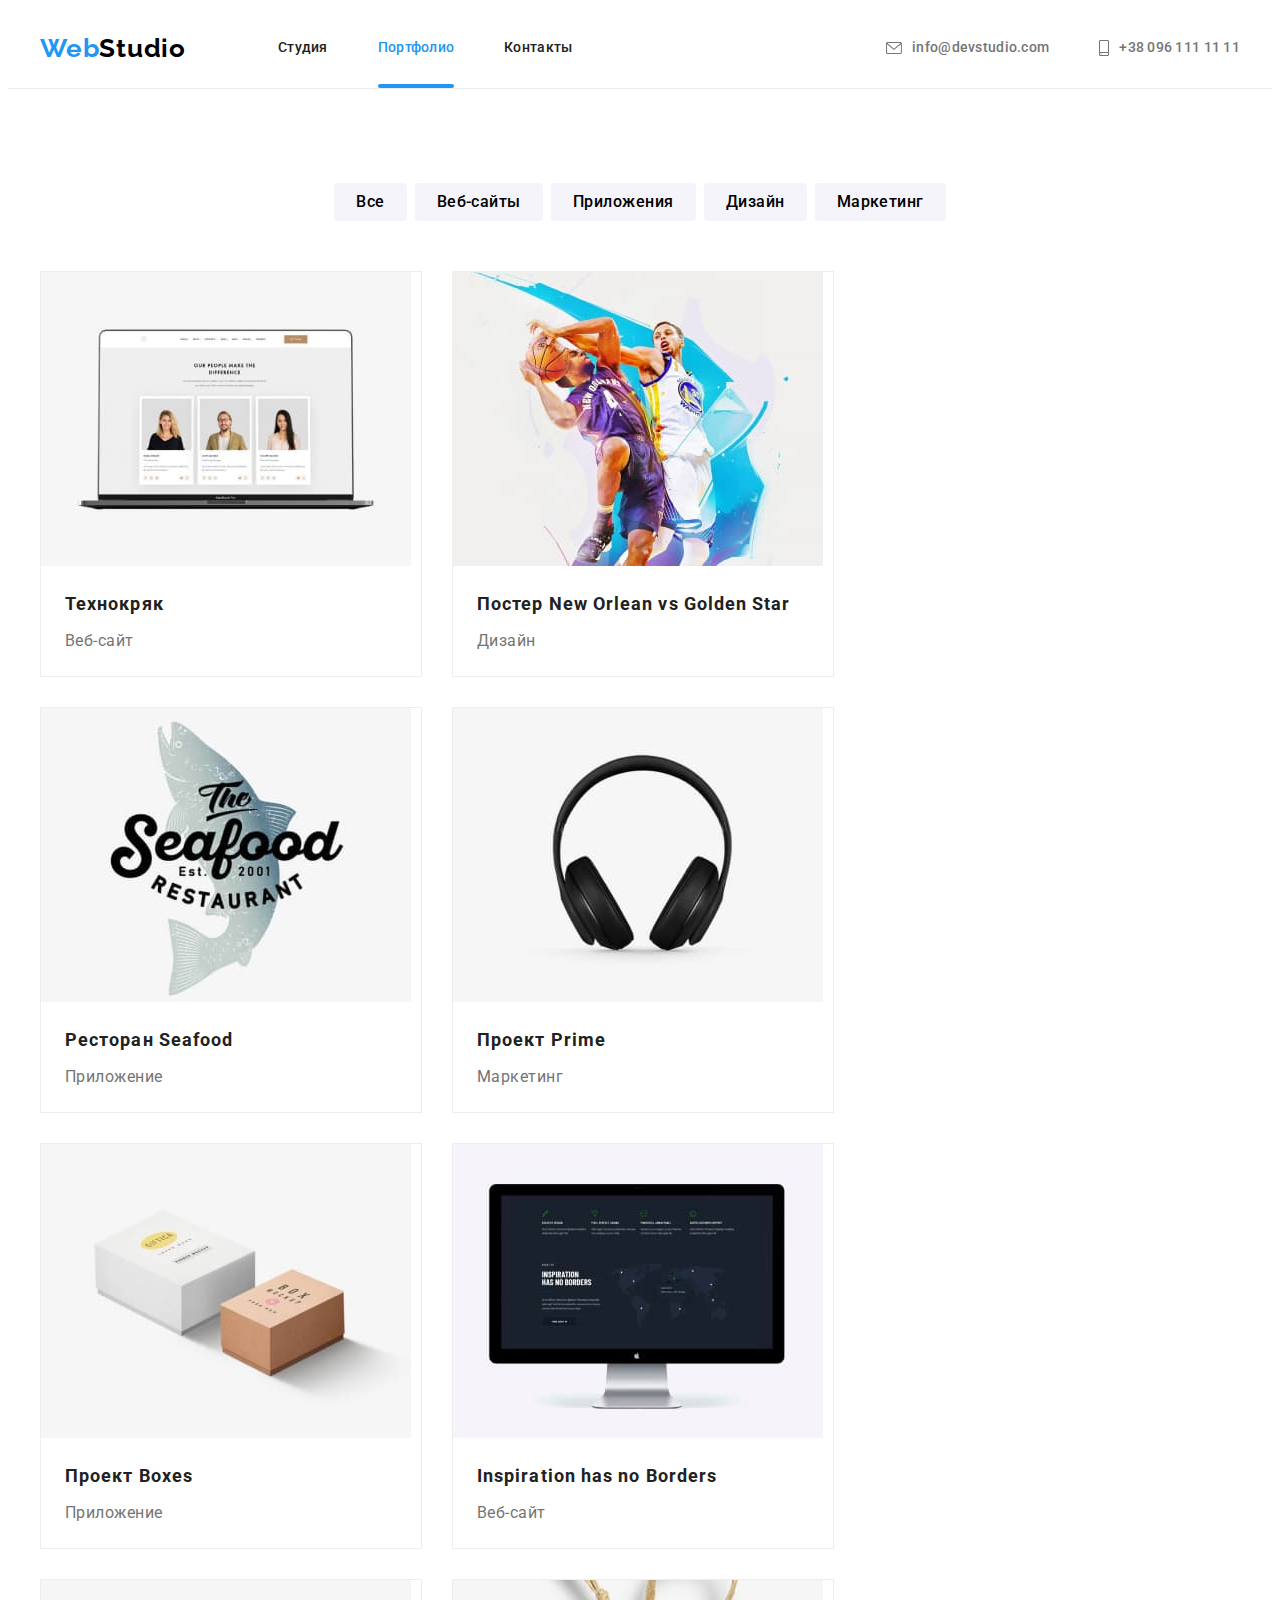
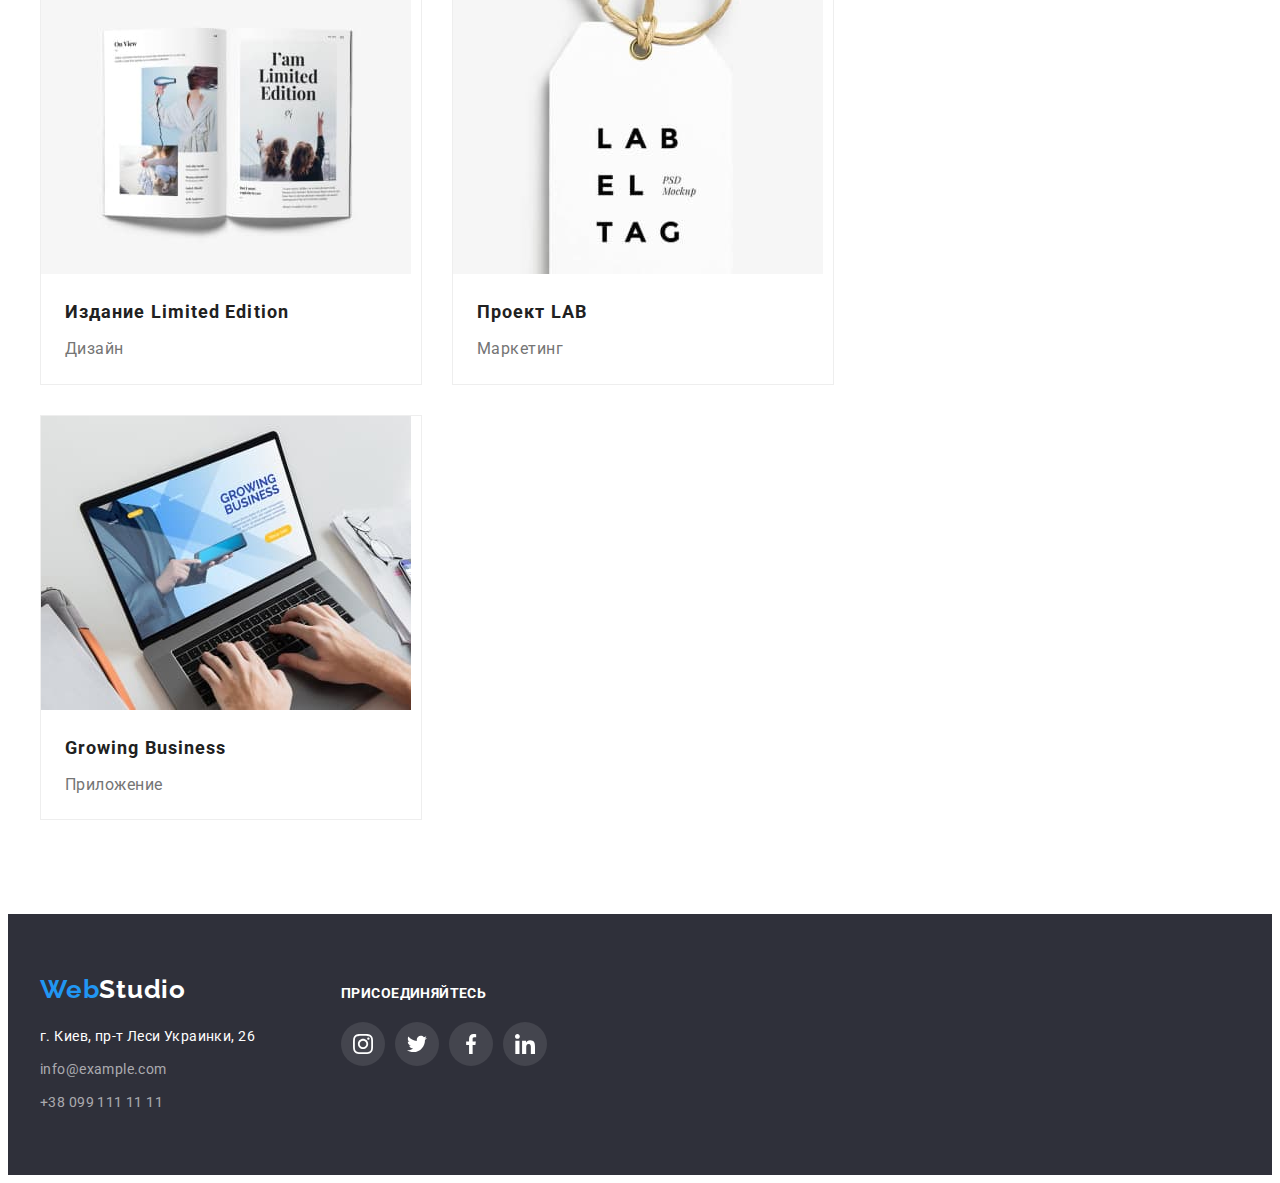
==== commit 3f8a7735: "updated css & portfolio.html" ====
--- a/portfolio.html
+++ b/portfolio.html
@@ -105,12 +105,17 @@
             </li>
             <li class="gallery-item">
               <a class="link gallery-link" href="">
-                <img
-                  src="./images/our-works-img-2.jpg"
-                  alt="Два баскетболиста с мячом"
-                  width="370"
-                  height="294"
-                />
+                <div class="gallery-img-thumb">
+                  <img
+                    src="./images/our-works-img-2.jpg"
+                    alt="Два баскетболиста с мячом"
+                    width="370"
+                    height="294"
+                  />
+                  <div class="desc-is-hidden">
+                    <p class="gallery-desc-overlay"></p>
+                  </div>
+                </div>
                 <div class="gallery-text-container">
                   <h2 class="gallery-title">
                     Постер <span lang="en">New Orlean vs Golden Star</span>
@@ -121,12 +126,17 @@
             </li>
             <li class="gallery-item">
               <a class="link gallery-link" href="">
-                <img
-                  src="./images/our-works-img-3.jpg"
-                  alt="Логотип ресторана"
-                  width="370"
-                  height="294"
-                />
+                <div class="gallery-img-thumb">
+                  <img
+                    src="./images/our-works-img-3.jpg"
+                    alt="Логотип ресторана"
+                    width="370"
+                    height="294"
+                  />
+                  <div class="desc-is-hidden">
+                    <p class="gallery-desc-overlay"></p>
+                  </div>
+                </div>
                 <div class="gallery-text-container">
                   <h2 class="gallery-title">Ресторан <span lang="en">Seafood</span></h2>
                   <p class="gallery-desc">Приложение</p>
@@ -135,7 +145,12 @@
             </li>
             <li class="gallery-item">
               <a class="link gallery-link" href="">
-                <img src="./images/our-works-img-4.jpg" alt="Наушники" width="370" height="294" />
+                <div class="gallery-img-thumb">
+                  <img src="./images/our-works-img-4.jpg" alt="Наушники" width="370" height="294" />
+                  <div class="desc-is-hidden">
+                    <p class="gallery-desc-overlay"></p>
+                  </div>
+                </div>
                 <div class="gallery-text-container">
                   <h2 class="gallery-title">Проект <span lang="en">Prime</span></h2>
                   <p class="gallery-desc">Маркетинг</p>
@@ -144,12 +159,17 @@
             </li>
             <li class="gallery-item">
               <a class="link gallery-link" href="">
-                <img
-                  src="./images/our-works-img-5.jpg"
-                  alt="Две коробки"
-                  width="370"
-                  height="294"
-                />
+                <div class="gallery-img-thumb">
+                  <img
+                    src="./images/our-works-img-5.jpg"
+                    alt="Две коробки"
+                    width="370"
+                    height="294"
+                  />
+                  <div class="desc-is-hidden">
+                    <p class="gallery-desc-overlay"></p>
+                  </div>
+                </div>
                 <div class="gallery-text-container">
                   <h2 class="gallery-title">Проект <span lang="en">Boxes</span></h2>
                   <p class="gallery-desc">Приложение</p>
@@ -158,12 +178,17 @@
             </li>
             <li class="gallery-item">
               <a class="link gallery-link" href="">
-                <img
-                  src="./images/our-works-img-6.jpg"
-                  alt="На компьютере открыт вебсайт"
-                  width="370"
-                  height="294"
-                />
+                <div class="gallery-img-thumb">
+                  <img
+                    src="./images/our-works-img-6.jpg"
+                    alt="На компьютере открыт вебсайт"
+                    width="370"
+                    height="294"
+                  />
+                  <div class="desc-is-hidden">
+                    <p class="gallery-desc-overlay"></p>
+                  </div>
+                </div>
                 <div class="gallery-text-container">
                   <h2 class="gallery-title" lang="en">Inspiration has no Borders</h2>
                   <p class="gallery-desc">Веб-сайт</p>
@@ -172,12 +197,17 @@
             </li>
             <li class="gallery-item">
               <a class="link gallery-link" href="">
-                <img
-                  src="./images/our-works-img-7.jpg"
-                  alt="Открытый журнал"
-                  width="370"
-                  height="294"
-                />
+                <div class="gallery-img-thumb">
+                  <img
+                    src="./images/our-works-img-7.jpg"
+                    alt="Открытый журнал"
+                    width="370"
+                    height="294"
+                  />
+                  <div class="desc-is-hidden">
+                    <p class="gallery-desc-overlay"></p>
+                  </div>
+                </div>
                 <div class="gallery-text-container">
                   <h2 class="gallery-title">Издание <span lang="en">Limited Edition</span></h2>
                   <p class="gallery-desc">Дизайн</p>
@@ -186,12 +216,17 @@
             </li>
             <li class="gallery-item">
               <a class="link gallery-link" href="">
-                <img
-                  src="./images/our-works-img-8.jpg"
-                  alt="Бирка с названием"
-                  width="370"
-                  height="294"
-                />
+                <div class="gallery-img-thumb">
+                  <img
+                    src="./images/our-works-img-8.jpg"
+                    alt="Бирка с названием"
+                    width="370"
+                    height="294"
+                  />
+                  <div class="desc-is-hidden">
+                    <p class="gallery-desc-overlay"></p>
+                  </div>
+                </div>
                 <div class="gallery-text-container">
                   <h2 class="gallery-title">Проект <span lang="en">LAB</span></h2>
                   <p class="gallery-desc">Маркетинг</p>
@@ -200,12 +235,17 @@
             </li>
             <li class="gallery-item">
               <a class="link gallery-link" href="">
-                <img
-                  src="./images/our-works-img-9.jpg"
-                  alt="Человек печатает на ноутбуке"
-                  width="370"
-                  height="294"
-                />
+                <div class="gallery-img-thumb">
+                  <img
+                    src="./images/our-works-img-9.jpg"
+                    alt="Человек печатает на ноутбуке"
+                    width="370"
+                    height="294"
+                  />
+                  <div class="desc-is-hidden">
+                    <p class="gallery-desc-overlay"></p>
+                  </div>
+                </div>
                 <div class="gallery-text-container">
                   <h2 class="gallery-title" lang="en">Growing Business</h2>
                   <p class="gallery-desc">Приложение</p>
--- a/css/styles.css
+++ b/css/styles.css
@@ -1,8 +1,8 @@
 /* Глобальные свойства */
 
-* {
+/* * {
   outline: 1px solid tomato;
-}
+} */
 
 :root {
   --logo-color: #2196f3;
@@ -90,8 +90,11 @@
 }
 
 .header {
-  padding-top: 24px;
-  padding-bottom: 25px;
+  /* padding-top: 24px;
+  padding-bottom: 25px; */
+  display: flex;
+  justify-content: center;
+  height: 80px;
 }
 
 .header > .container {
@@ -126,6 +129,9 @@
 }
 
 .header-nav-logo {
+  display: flex;
+  align-items: center;
+
   max-width: 145px;
   margin-right: 93px;
 
@@ -168,7 +174,7 @@
 
 .header-nav-list .link,
 .header-contact-list .link {
-  transition: color 2500ms cubic-bezier(0.4, 0, 0.2, 1);
+  transition: color 250ms cubic-bezier(0.4, 0, 0.2, 1);
 }
 
 .header-nav-list .link:hover,
@@ -193,7 +199,7 @@
 .current::after {
   content: '';
   position: absolute;
-  bottom: -33.5px;
+  bottom: -32.5px;
   left: 0;
   width: 100%;
   height: 4px;
@@ -330,16 +336,17 @@
 .process-item-title {
   position: absolute;
   bottom: 0;
-
+  height: 70px;
   width: 100%;
-  padding-top: 27px;
-  padding-bottom: 27px;
+
+  display: flex;
+  align-items: center;
+  justify-content: center;
 
   font-size: 14px;
   line-height: 1.14;
   letter-spacing: 0.03em;
   text-transform: uppercase;
-  text-align: center;
 
   background: rgba(47, 48, 58, 0.8);
   color: var(--primary-white-color);
@@ -595,7 +602,7 @@
   width: 100%;
   height: 100%;
 
-  transform: translateY(100%);
+  transform: translateY(101%);
   transition: transform 250ms linear;
 
   background-color: rgba(33, 150, 243, 0.9);
@@ -749,18 +756,27 @@
   height: 100%;
 
   background: rgba(0, 0, 0, 0.2);
+
+  opacity: 1;
+  visibility: visible;
+  transition: opacity 500ms cubic-bezier(0.4, 0, 0.2, 1),
+    visibility 500ms cubic-bezier(0.4, 0, 0.2, 1);
 }
 
 .backdrop.is-hidden {
   opacity: 0;
   pointer-events: none;
+  visibility: hidden;
+}
+
+.backdrop.is-hidden .modal {
+  transform: translate(-50%, -50%) scale(1.2);
 }
 
 .modal {
   position: absolute;
   top: 50%;
   left: 50%;
-  transform: translate(-50%, -50%);
 
   min-width: 528px;
   min-height: 581px;
@@ -769,6 +785,9 @@
   box-shadow: 0px 1px 3px rgba(0, 0, 0, 0.12), 0px 1px 1px rgba(0, 0, 0, 0.14),
     0px 2px 1px rgba(0, 0, 0, 0.2);
   border-radius: 4px;
+
+  transform: translate(-50%, -50%) scale(1);
+  transition: transform 500ms cubic-bezier(0.4, 0, 0.2, 1);
 }
 
 .close-button {
